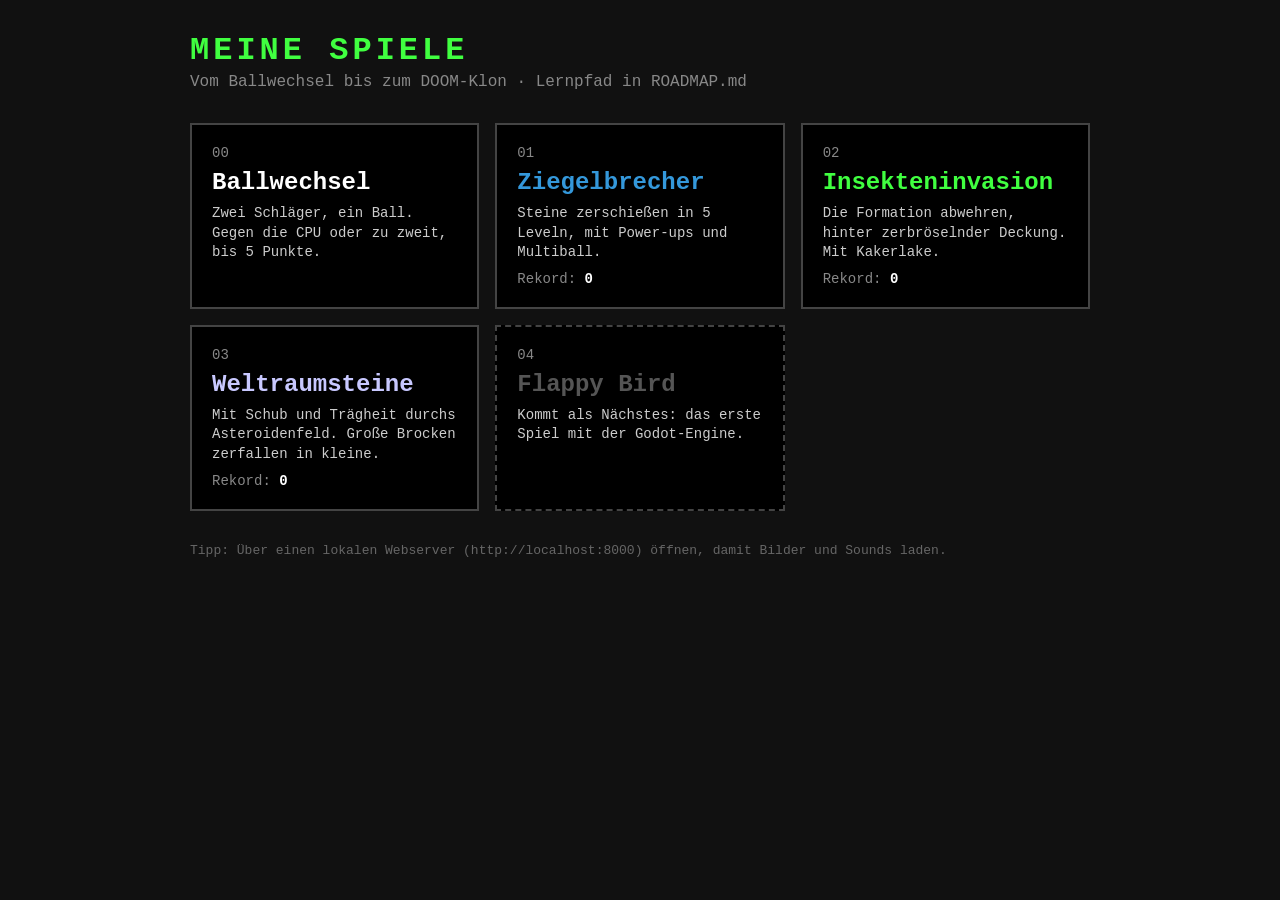
==== index.html @ 450ea61c "Weltraumsteine: Vektoren, Rotation, Trägheit, zerfallende Asteroiden - Schiff mit Schub, Reibung und" ====
<!DOCTYPE html>
<html lang="de">
<head>
<meta charset="UTF-8">
<meta name="viewport" content="width=device-width, initial-scale=1">
<title>Meine Spiele</title>
<style>
  html, body {
    margin: 0;
    min-height: 100%;
    background: #111;
    color: #eee;
    font-family: "Courier New", monospace;
  }
  main {
    max-width: 900px;
    margin: 0 auto;
    padding: 32px 16px;
  }
  h1 {
    margin: 0 0 4px;
    color: #40ff40;
    letter-spacing: 4px;
  }
  .sub { margin: 0 0 32px; color: #888; }
  .grid {
    display: grid;
    grid-template-columns: repeat(auto-fill, minmax(260px, 1fr));
    gap: 16px;
  }
  .card {
    display: flex;
    flex-direction: column;
    gap: 8px;
    padding: 20px;
    border: 2px solid #444;
    background: #000;
    color: inherit;
    text-decoration: none;
    transition: border-color 0.15s, transform 0.15s;
  }
  .card:hover, .card:focus-visible {
    border-color: var(--accent);
    transform: translateY(-3px);
    outline: none;
  }
  .num { color: #888; font-size: 14px; }
  .name { color: var(--accent); font-size: 24px; font-weight: bold; }
  .desc { color: #ccc; font-size: 14px; line-height: 1.4; flex: 1; }
  .score { color: #888; font-size: 14px; }
  .score b { color: #fff; }
  .card.todo {
    border-style: dashed;
    color: #555;
    pointer-events: none;
  }
  .card.todo .name { color: #555; }
  footer { margin-top: 32px; color: #666; font-size: 13px; }
</style>
</head>
<body>
<main>
  <h1>MEINE SPIELE</h1>
  <p class="sub">Vom Ballwechsel bis zum DOOM-Klon · Lernpfad in ROADMAP.md</p>
  <div class="grid" id="games"></div>
  <footer>Tipp: Über einen lokalen Webserver (http://localhost:8000) öffnen, damit Bilder und Sounds laden.</footer>
</main>

<script>
// Die Spiele als Daten: Ein neues Spiel ist nur ein neuer Eintrag.
// highscoreKey = Name, unter dem das Spiel seinen Rekord in localStorage speichert (oder null).
const GAMES = [
  { num: '00', name: 'Ballwechsel', folder: '00-ballwechsel', color: '#ffffff', highscoreKey: null,
    desc: 'Zwei Schläger, ein Ball. Gegen die CPU oder zu zweit, bis 5 Punkte.' },
  { num: '01', name: 'Ziegelbrecher', folder: '01-ziegelbrecher', color: '#3498db', highscoreKey: 'ziegelbrecher-highscore',
    desc: 'Steine zerschießen in 5 Leveln, mit Power-ups und Multiball.' },
  { num: '02', name: 'Insekteninvasion', folder: '02-insekteninvasion', color: '#40ff40', highscoreKey: 'insekteninvasion-highscore',
    desc: 'Die Formation abwehren, hinter zerbröselnder Deckung. Mit Kakerlake.' },
  { num: '03', name: 'Weltraumsteine', folder: '03-weltraumsteine', color: '#c8c8ff', highscoreKey: 'weltraumsteine-highscore',
    desc: 'Mit Schub und Trägheit durchs Asteroidenfeld. Große Brocken zerfallen in kleine.' },
  { num: '04', name: 'Flappy Bird', folder: null, color: '#555', highscoreKey: null,
    desc: 'Kommt als Nächstes: das erste Spiel mit der Godot-Engine.' },
];

// localStorage kann gesperrt sein – dann eben ohne Rekord-Anzeige
function readHighscore(key) {
  try {
    return Number(localStorage.getItem(key)) || 0;
  } catch (e) {
    return 0;
  }
}

const grid = document.getElementById('games');
for (const game of GAMES) {
  const card = document.createElement(game.folder ? 'a' : 'div');
  card.className = game.folder ? 'card' : 'card todo';
  if (game.folder) card.href = game.folder + '/index.html';
  card.style.setProperty('--accent', game.color);

  let html = `<span class="num">${game.num}</span>
    <span class="name">${game.name}</span>
    <span class="desc">${game.desc}</span>`;
  if (game.highscoreKey) html += `<span class="score">Rekord: <b>${readHighscore(game.highscoreKey)}</b></span>`;
  card.innerHTML = html;
  grid.appendChild(card);
}
</script>
</body>
</html>
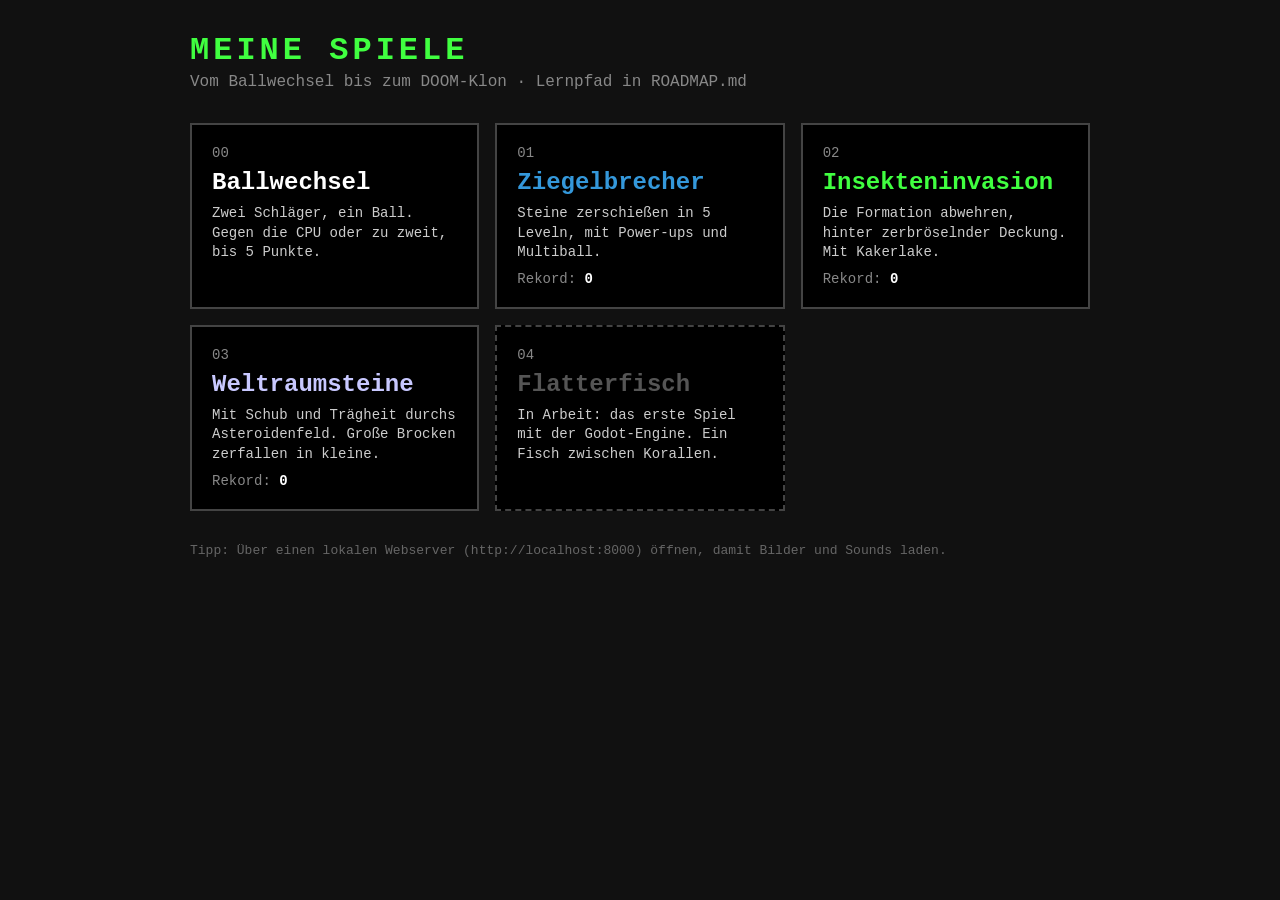
==== commit 67d1c4bf: "fisch sinkt" ====
--- a/index.html
+++ b/index.html
@@ -78,8 +78,8 @@
     desc: 'Die Formation abwehren, hinter zerbröselnder Deckung. Mit Kakerlake.' },
   { num: '03', name: 'Weltraumsteine', folder: '03-weltraumsteine', color: '#c8c8ff', highscoreKey: 'weltraumsteine-highscore',
     desc: 'Mit Schub und Trägheit durchs Asteroidenfeld. Große Brocken zerfallen in kleine.' },
-  { num: '04', name: 'Flappy Bird', folder: null, color: '#555', highscoreKey: null,
-    desc: 'Kommt als Nächstes: das erste Spiel mit der Godot-Engine.' },
+  { num: '04', name: 'Flatterfisch', folder: null, color: '#555', highscoreKey: null,
+    desc: 'In Arbeit: das erste Spiel mit der Godot-Engine. Ein Fisch zwischen Korallen.' },
 ];
 
 // localStorage kann gesperrt sein – dann eben ohne Rekord-Anzeige
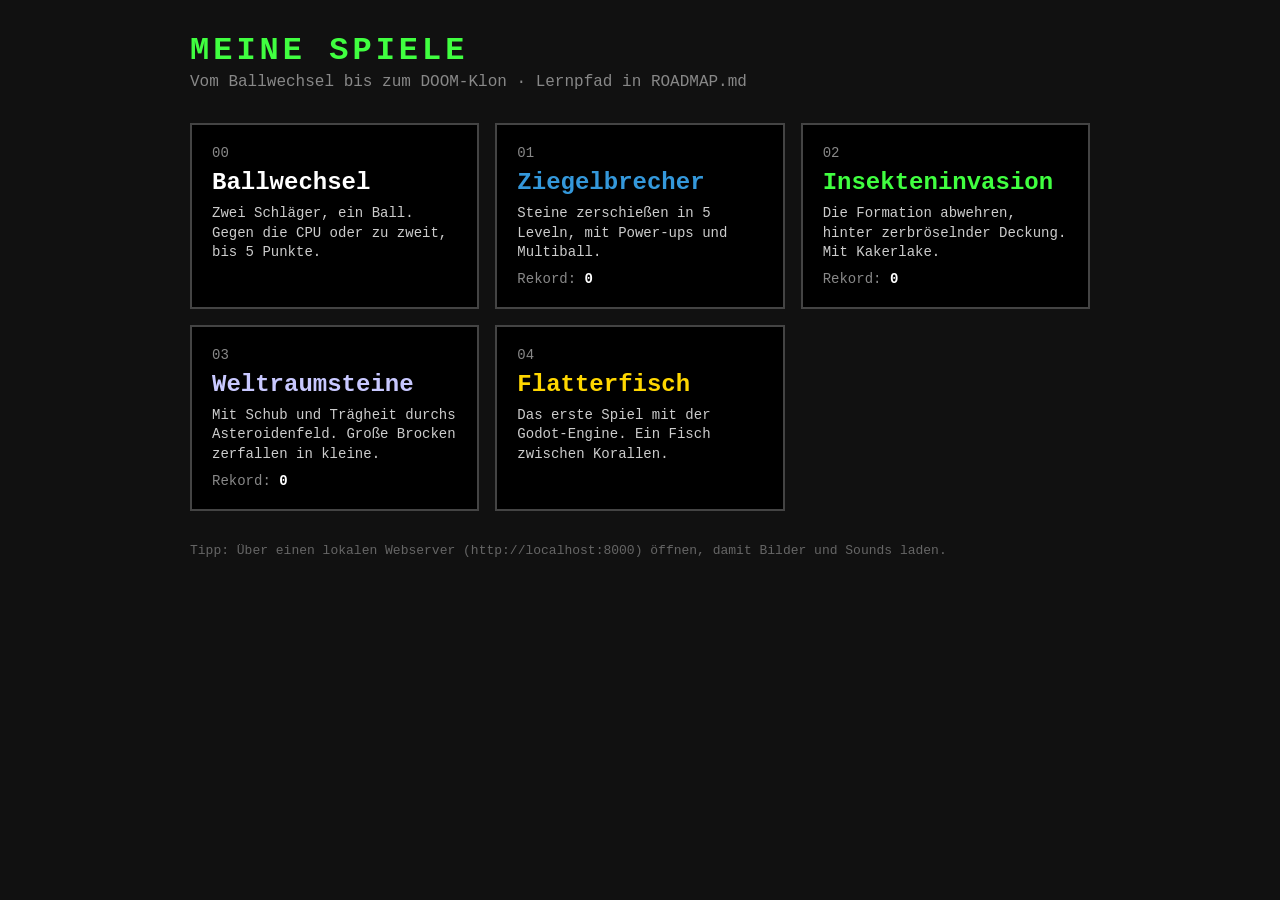
==== commit f0dfa5d6: "kapitel 6, uebungen 1-3" ====
--- a/index.html
+++ b/index.html
@@ -78,8 +78,8 @@
     desc: 'Die Formation abwehren, hinter zerbröselnder Deckung. Mit Kakerlake.' },
   { num: '03', name: 'Weltraumsteine', folder: '03-weltraumsteine', color: '#c8c8ff', highscoreKey: 'weltraumsteine-highscore',
     desc: 'Mit Schub und Trägheit durchs Asteroidenfeld. Große Brocken zerfallen in kleine.' },
-  { num: '04', name: 'Flatterfisch', folder: null, color: '#555', highscoreKey: null,
-    desc: 'In Arbeit: das erste Spiel mit der Godot-Engine. Ein Fisch zwischen Korallen.' },
+  { num: '04', name: 'Flatterfisch', folder: '04-flatterfisch/web', color: '#ffd700', highscoreKey: null,
+    desc: 'Das erste Spiel mit der Godot-Engine. Ein Fisch zwischen Korallen.' },
 ];
 
 // localStorage kann gesperrt sein – dann eben ohne Rekord-Anzeige
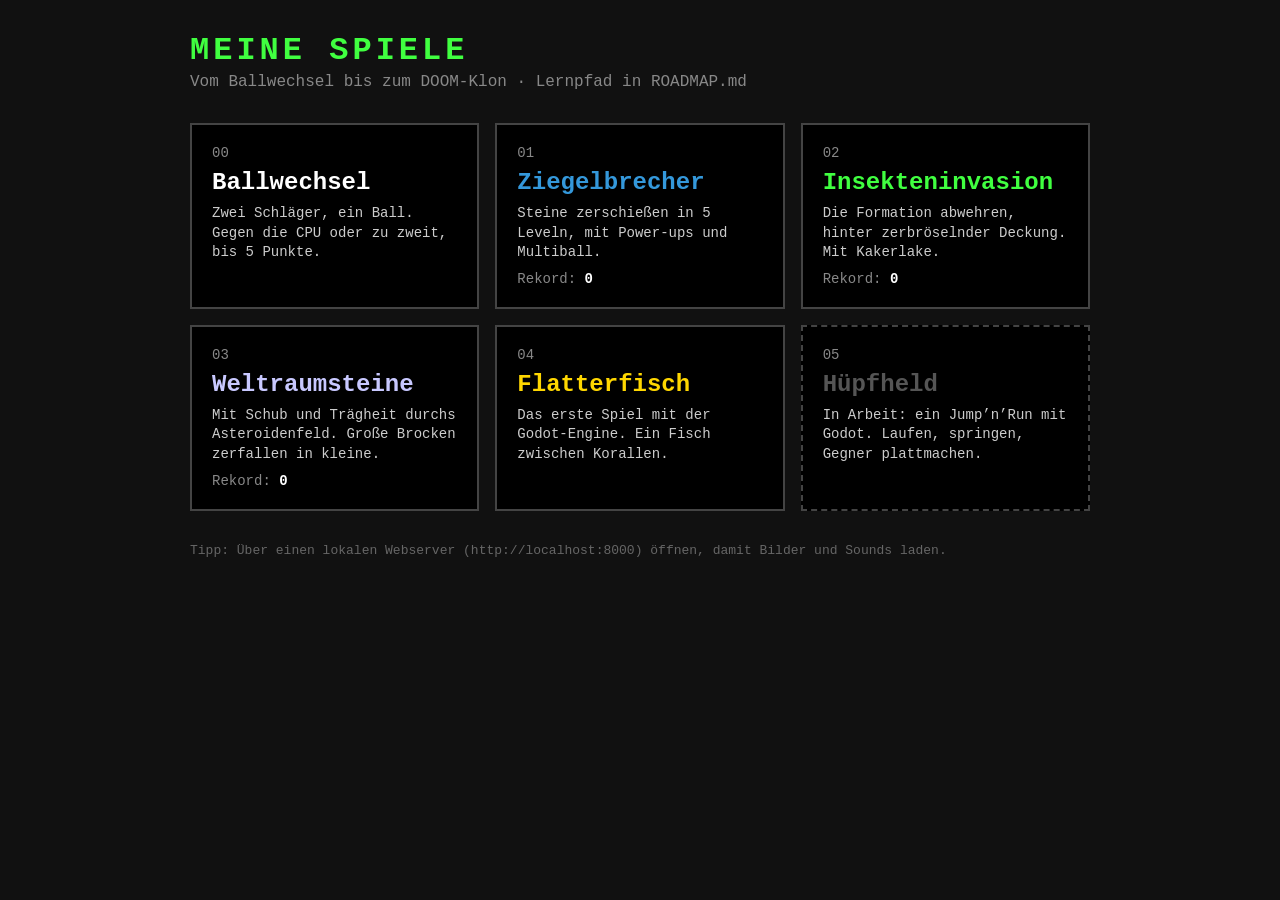
==== commit bdf5cc74: "starte spiel 05" ====
--- a/index.html
+++ b/index.html
@@ -80,6 +80,8 @@
     desc: 'Mit Schub und Trägheit durchs Asteroidenfeld. Große Brocken zerfallen in kleine.' },
   { num: '04', name: 'Flatterfisch', folder: '04-flatterfisch/web', color: '#ffd700', highscoreKey: null,
     desc: 'Das erste Spiel mit der Godot-Engine. Ein Fisch zwischen Korallen.' },
+  { num: '05', name: 'Hüpfheld', folder: null, color: '#555', highscoreKey: null,
+    desc: 'In Arbeit: ein Jump’n’Run mit Godot. Laufen, springen, Gegner plattmachen.' },
 ];
 
 // localStorage kann gesperrt sein – dann eben ohne Rekord-Anzeige
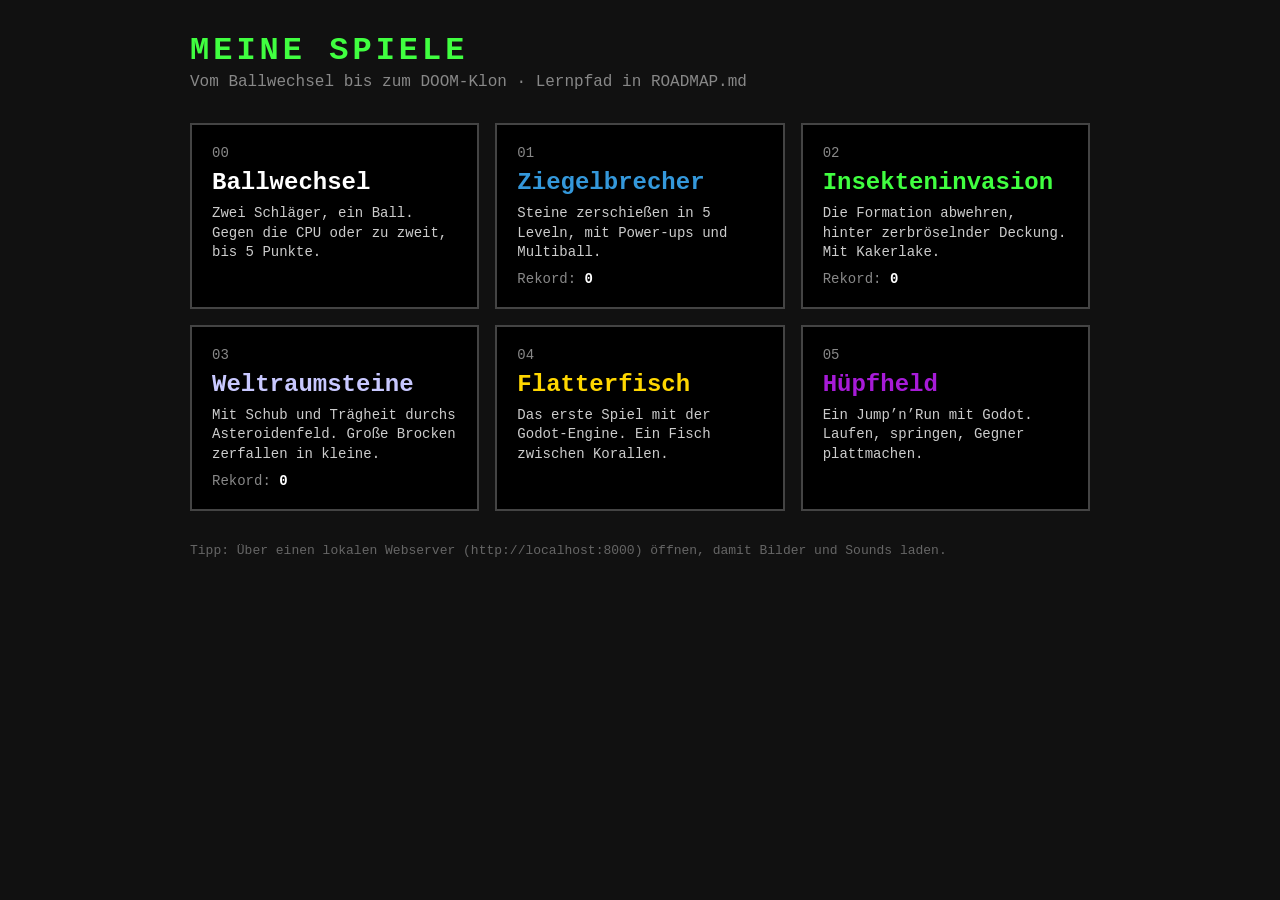
==== commit a51f7b94: "timer und extra-leben" ====
--- a/index.html
+++ b/index.html
@@ -80,8 +80,8 @@
     desc: 'Mit Schub und Trägheit durchs Asteroidenfeld. Große Brocken zerfallen in kleine.' },
   { num: '04', name: 'Flatterfisch', folder: '04-flatterfisch/web', color: '#ffd700', highscoreKey: null,
     desc: 'Das erste Spiel mit der Godot-Engine. Ein Fisch zwischen Korallen.' },
-  { num: '05', name: 'Hüpfheld', folder: null, color: '#555', highscoreKey: null,
-    desc: 'In Arbeit: ein Jump’n’Run mit Godot. Laufen, springen, Gegner plattmachen.' },
+  { num: '05', name: 'Hüpfheld', folder: '05-huepfheld/web', color: '#a71bd8', highscoreKey: null,
+    desc: 'Ein Jump’n’Run mit Godot. Laufen, springen, Gegner plattmachen.' },
 ];
 
 // localStorage kann gesperrt sein – dann eben ohne Rekord-Anzeige
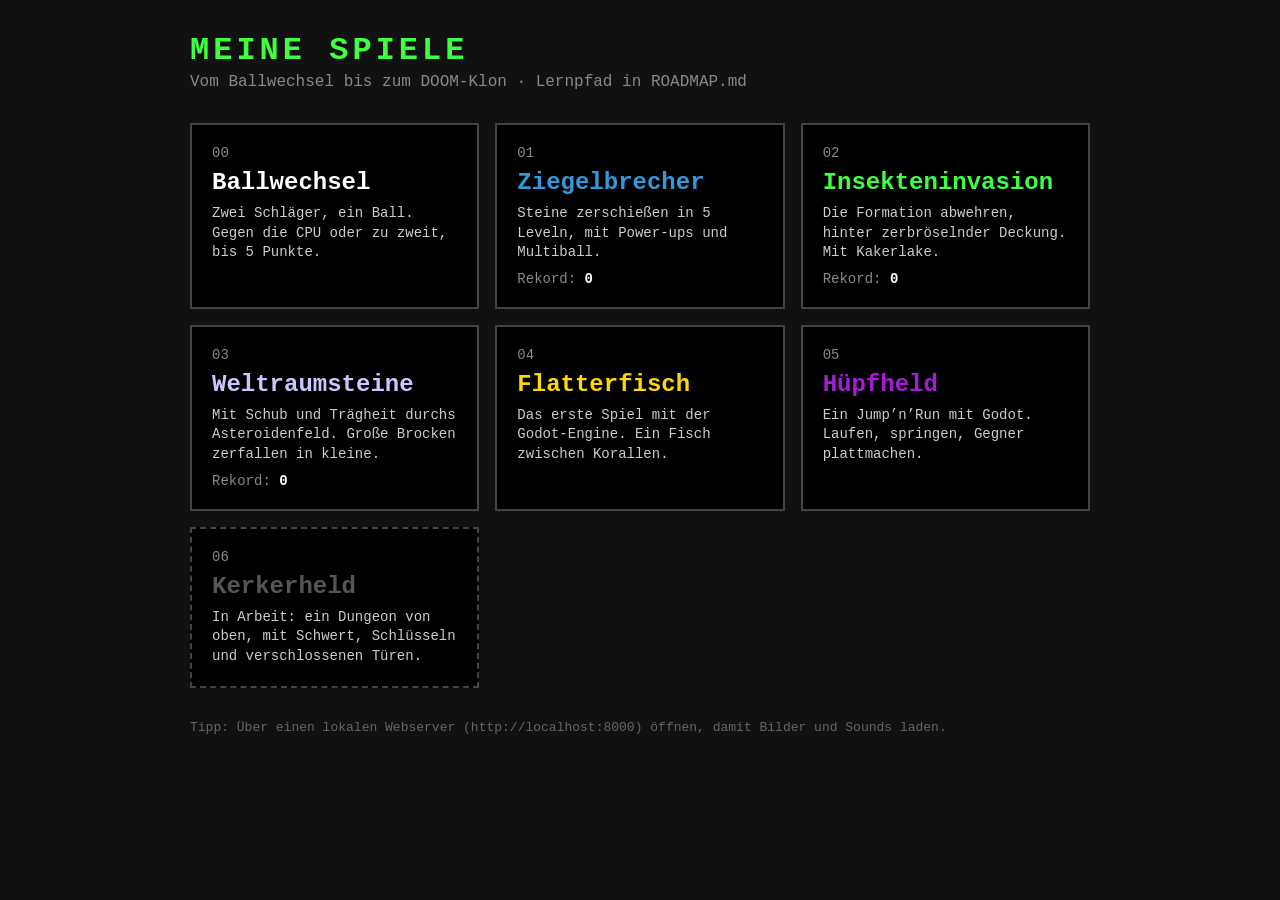
==== commit e7ce96a4: "start spiel 06" ====
--- a/index.html
+++ b/index.html
@@ -82,6 +82,9 @@
     desc: 'Das erste Spiel mit der Godot-Engine. Ein Fisch zwischen Korallen.' },
   { num: '05', name: 'Hüpfheld', folder: '05-huepfheld/web', color: '#a71bd8', highscoreKey: null,
     desc: 'Ein Jump’n’Run mit Godot. Laufen, springen, Gegner plattmachen.' },
+  // folder: null = noch in Arbeit, die Karte bleibt grau und lässt sich nicht anklicken
+  { num: '06', name: 'Kerkerheld', folder: null, color: '#2ecc71', highscoreKey: null,
+    desc: 'In Arbeit: ein Dungeon von oben, mit Schwert, Schlüsseln und verschlossenen Türen.' },
 ];
 
 // localStorage kann gesperrt sein – dann eben ohne Rekord-Anzeige
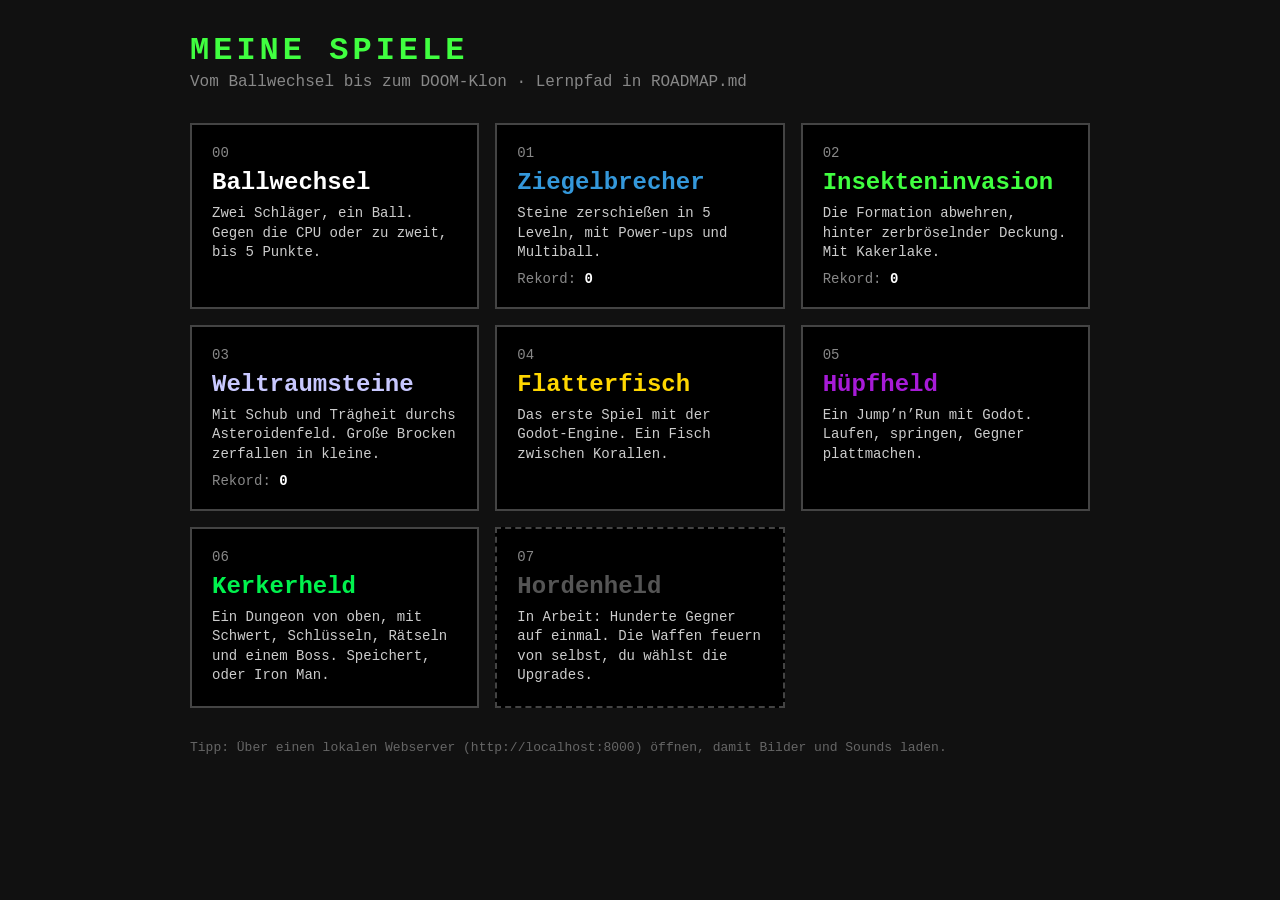
==== commit 344dd172: "start kapitel 15" ====
--- a/index.html
+++ b/index.html
@@ -82,9 +82,11 @@
     desc: 'Das erste Spiel mit der Godot-Engine. Ein Fisch zwischen Korallen.' },
   { num: '05', name: 'Hüpfheld', folder: '05-huepfheld/web', color: '#a71bd8', highscoreKey: null,
     desc: 'Ein Jump’n’Run mit Godot. Laufen, springen, Gegner plattmachen.' },
+  { num: '06', name: 'Kerkerheld', folder: '06-kerkerheld/web', color: '#00f24d', highscoreKey: null,
+    desc: 'Ein Dungeon von oben, mit Schwert, Schlüsseln, Rätseln und einem Boss. Speichert, oder Iron Man.' },
   // folder: null = noch in Arbeit, die Karte bleibt grau und lässt sich nicht anklicken
-  { num: '06', name: 'Kerkerheld', folder: null, color: '#2ecc71', highscoreKey: null,
-    desc: 'In Arbeit: ein Dungeon von oben, mit Schwert, Schlüsseln und verschlossenen Türen.' },
+  { num: '07', name: 'Hordenheld', folder: null, color: '#e74c3c', highscoreKey: null,
+    desc: 'In Arbeit: Hunderte Gegner auf einmal. Die Waffen feuern von selbst, du wählst die Upgrades.' },
 ];
 
 // localStorage kann gesperrt sein – dann eben ohne Rekord-Anzeige
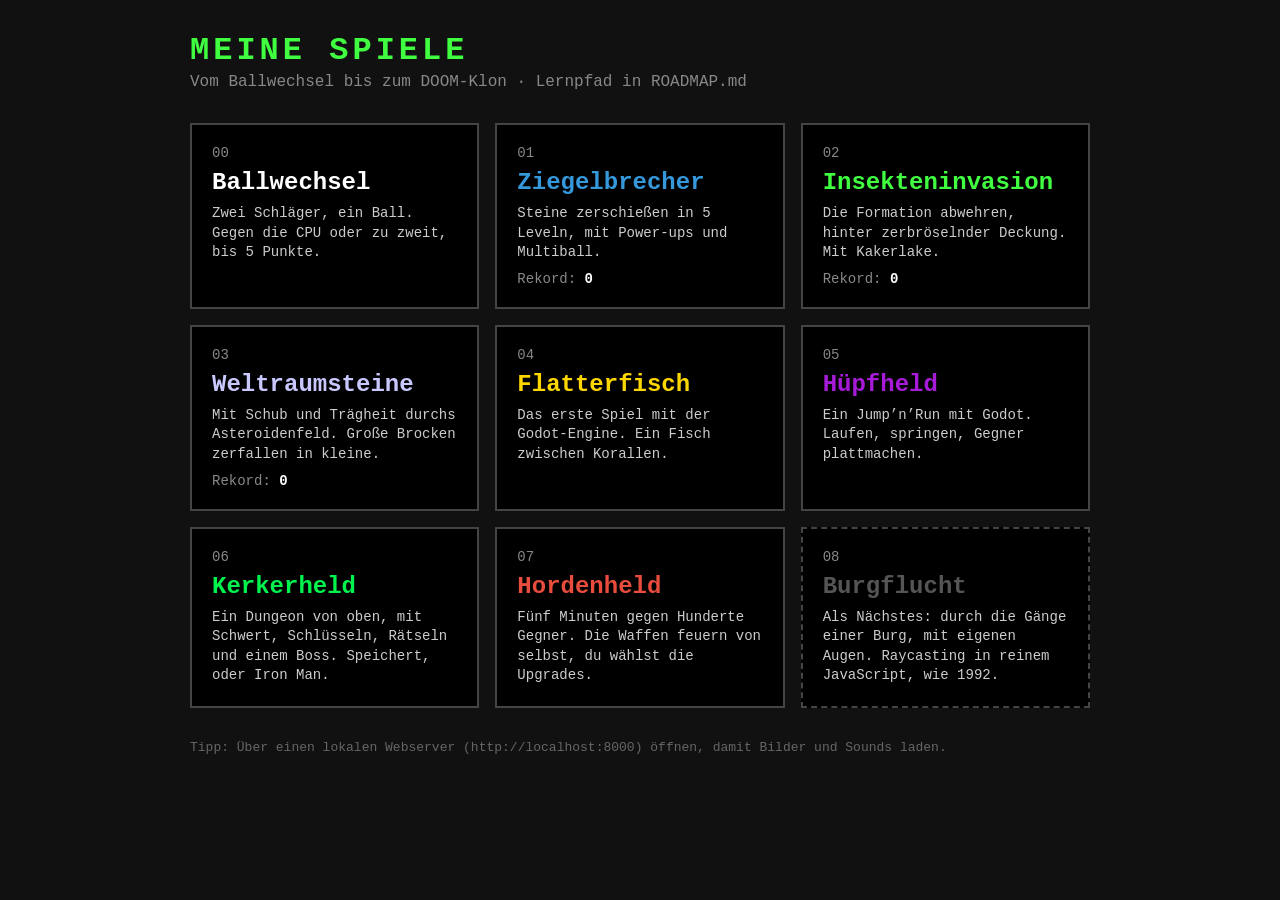
==== commit a83a82e7: "web export" ====
--- a/index.html
+++ b/index.html
@@ -84,9 +84,11 @@
     desc: 'Ein Jump’n’Run mit Godot. Laufen, springen, Gegner plattmachen.' },
   { num: '06', name: 'Kerkerheld', folder: '06-kerkerheld/web', color: '#00f24d', highscoreKey: null,
     desc: 'Ein Dungeon von oben, mit Schwert, Schlüsseln, Rätseln und einem Boss. Speichert, oder Iron Man.' },
-  // folder: null = noch in Arbeit, die Karte bleibt grau und lässt sich nicht anklicken
-  { num: '07', name: 'Hordenheld', folder: null, color: '#e74c3c', highscoreKey: null,
-    desc: 'In Arbeit: Hunderte Gegner auf einmal. Die Waffen feuern von selbst, du wählst die Upgrades.' },
+  { num: '07', name: 'Hordenheld', folder: '07-hordenheld/web', color: '#e74c3c', highscoreKey: null,
+    desc: 'Fünf Minuten gegen Hunderte Gegner. Die Waffen feuern von selbst, du wählst die Upgrades.' },
+  // folder: null = noch nicht fertig, die Karte bleibt grau und lässt sich nicht anklicken
+  { num: '08', name: 'Burgflucht', folder: null, color: '#f39c12', highscoreKey: null,
+    desc: 'Als Nächstes: durch die Gänge einer Burg, mit eigenen Augen. Raycasting in reinem JavaScript, wie 1992.' },
 ];
 
 // localStorage kann gesperrt sein – dann eben ohne Rekord-Anzeige
